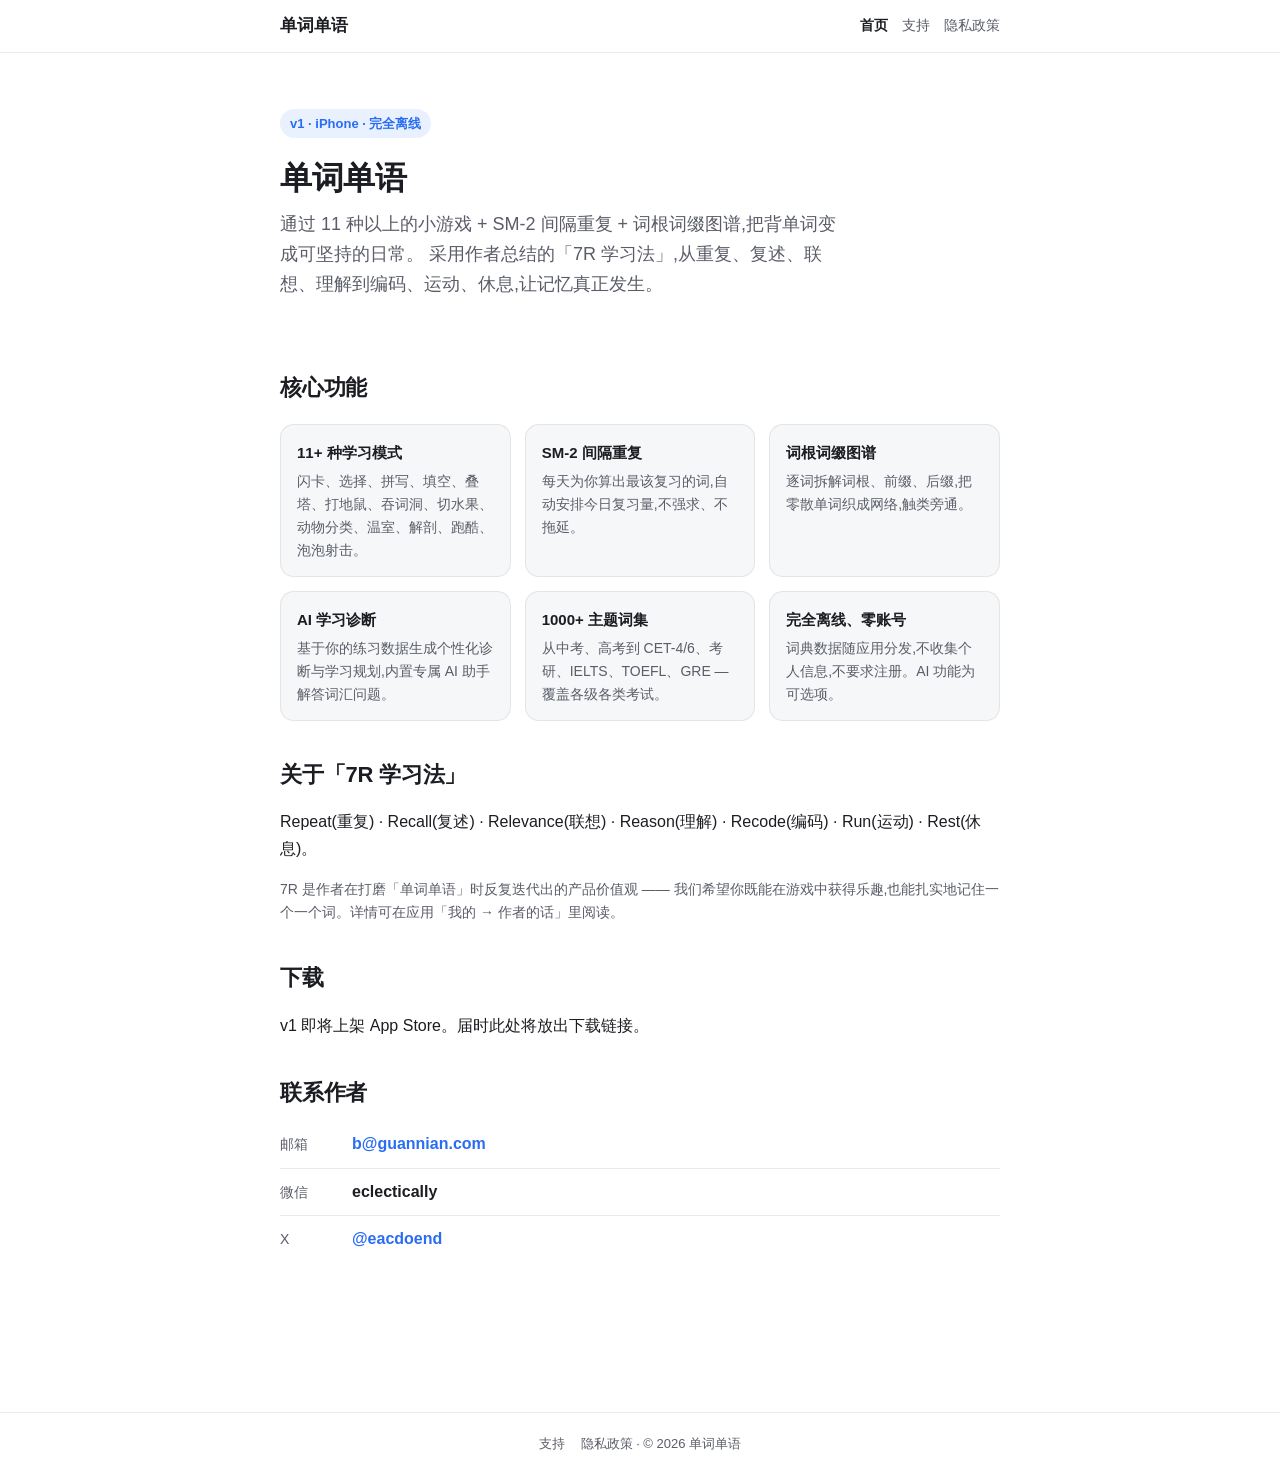
==== index.html @ b77ce7b2 "init: 单词单语 public site — landing, support, privacy GitHub Pages target. Three pages serving the App " ====
<!DOCTYPE html>
<html lang="zh-CN">
<head>
  <meta charset="UTF-8" />
  <meta name="viewport" content="width=device-width, initial-scale=1.0" />
  <title>单词单语</title>
  <meta name="description" content="iPhone 原生的游戏化背单词应用 — 11+ 种学习模式、SM-2 间隔重复、词根词缀图谱、AI 学习诊断。" />
  <link rel="stylesheet" href="styles.css" />
</head>
<body>
  <nav class="site">
    <div class="wrap">
      <a class="brand" href="index.html">单词单语</a>
      <div class="links">
        <a class="active" href="index.html">首页</a>
        <a href="support.html">支持</a>
        <a href="privacy.html">隐私政策</a>
      </div>
    </div>
  </nav>

  <main>
    <section class="hero">
      <span class="tag">v1 · iPhone · 完全离线</span>
      <h1>单词单语</h1>
      <p class="lede">
        通过 11 种以上的小游戏 + SM-2 间隔重复 + 词根词缀图谱,把背单词变成可坚持的日常。
        采用作者总结的「7R 学习法」,从重复、复述、联想、理解到编码、运动、休息,让记忆真正发生。
      </p>
    </section>

    <section>
      <h2>核心功能</h2>
      <div class="features">
        <div class="feature">
          <h3>11+ 种学习模式</h3>
          <p>闪卡、选择、拼写、填空、叠塔、打地鼠、吞词洞、切水果、动物分类、温室、解剖、跑酷、泡泡射击。</p>
        </div>
        <div class="feature">
          <h3>SM-2 间隔重复</h3>
          <p>每天为你算出最该复习的词,自动安排今日复习量,不强求、不拖延。</p>
        </div>
        <div class="feature">
          <h3>词根词缀图谱</h3>
          <p>逐词拆解词根、前缀、后缀,把零散单词织成网络,触类旁通。</p>
        </div>
        <div class="feature">
          <h3>AI 学习诊断</h3>
          <p>基于你的练习数据生成个性化诊断与学习规划,内置专属 AI 助手解答词汇问题。</p>
        </div>
        <div class="feature">
          <h3>1000+ 主题词集</h3>
          <p>从中考、高考到 CET-4/6、考研、IELTS、TOEFL、GRE — 覆盖各级各类考试。</p>
        </div>
        <div class="feature">
          <h3>完全离线、零账号</h3>
          <p>词典数据随应用分发,不收集个人信息,不要求注册。AI 功能为可选项。</p>
        </div>
      </div>
    </section>

    <section>
      <h2>关于「7R 学习法」</h2>
      <p>
        Repeat(重复) · Recall(复述) · Relevance(联想) · Reason(理解) ·
        Recode(编码) · Run(运动) · Rest(休息)。
      </p>
      <p class="muted">
        7R 是作者在打磨「单词单语」时反复迭代出的产品价值观 ——
        我们希望你既能在游戏中获得乐趣,也能扎实地记住一个一个词。详情可在应用「我的 → 作者的话」里阅读。
      </p>
    </section>

    <section>
      <h2>下载</h2>
      <p>v1 即将上架 App Store。届时此处将放出下载链接。</p>
    </section>

    <section>
      <h2>联系作者</h2>
      <ul class="contact-list">
        <li><span class="label">邮箱</span><a class="value" href="mailto:b@guannian.com">b@guannian.com</a></li>
        <li><span class="label">微信</span><span class="value">eclectically</span></li>
        <li><span class="label">X</span><a class="value" href="https://x.com/eacdoend">@eacdoend</a></li>
      </ul>
    </section>
  </main>

  <footer class="site">
    <a href="support.html">支持</a>
    <a href="privacy.html">隐私政策</a>
    <span>· © 2026 单词单语</span>
  </footer>
</body>
</html>
---- styles.css ----
/* JigsawWords public site — clean, minimal, mobile-first. */

:root {
  --fg: #1c1d22;
  --fg-muted: #5a5d68;
  --bg: #ffffff;
  --bg-alt: #f6f7f9;
  --accent: #2a6df4;
  --border: rgba(0, 0, 0, 0.08);
  --radius: 14px;
  --max-w: 760px;
}

* { box-sizing: border-box; }

html, body {
  margin: 0;
  padding: 0;
  font-family: -apple-system, BlinkMacSystemFont, "Helvetica Neue",
               "PingFang SC", "Hiragino Sans GB", "Microsoft YaHei", sans-serif;
  font-size: 16px;
  line-height: 1.65;
  color: var(--fg);
  background: var(--bg);
  -webkit-font-smoothing: antialiased;
  text-rendering: optimizeLegibility;
}

a {
  color: var(--accent);
  text-decoration: none;
}
a:hover { text-decoration: underline; }

main {
  max-width: var(--max-w);
  margin: 0 auto;
  padding: 32px 20px 80px;
}

/* Top nav — same on every page */
nav.site {
  border-bottom: 1px solid var(--border);
  background: var(--bg);
  position: sticky;
  top: 0;
  z-index: 5;
  backdrop-filter: saturate(180%) blur(20px);
}
nav.site .wrap {
  max-width: var(--max-w);
  margin: 0 auto;
  padding: 12px 20px;
  display: flex;
  align-items: center;
  gap: 18px;
}
nav.site .brand {
  font-weight: 700;
  color: var(--fg);
  font-size: 17px;
}
nav.site .links { margin-left: auto; display: flex; gap: 14px; }
nav.site .links a { color: var(--fg-muted); font-size: 14px; }
nav.site .links a.active { color: var(--fg); font-weight: 600; }

/* Headings */
h1 { font-size: 32px; line-height: 1.25; margin: 8px 0 8px; letter-spacing: -0.5px; }
h2 { font-size: 22px; margin: 36px 0 10px; letter-spacing: -0.2px; }
h3 { font-size: 17px; margin: 22px 0 6px; }
p, li { color: var(--fg); }
.muted { color: var(--fg-muted); font-size: 14px; }

/* Hero (landing) */
.hero {
  padding: 24px 0 16px;
}
.hero .tag {
  display: inline-block;
  padding: 4px 10px;
  border-radius: 999px;
  background: rgba(42, 109, 244, 0.10);
  color: var(--accent);
  font-size: 13px;
  font-weight: 600;
  margin-bottom: 12px;
}
.hero .lede {
  font-size: 18px;
  color: var(--fg-muted);
  max-width: 56ch;
  margin: 12px 0 18px;
}

/* Feature grid (landing) */
.features {
  display: grid;
  grid-template-columns: repeat(auto-fit, minmax(220px, 1fr));
  gap: 14px;
  margin: 18px 0 12px;
}
.feature {
  border: 1px solid var(--border);
  border-radius: var(--radius);
  padding: 16px 16px 14px;
  background: var(--bg-alt);
}
.feature h3 { margin: 0 0 4px; font-size: 15px; }
.feature p  { margin: 0; color: var(--fg-muted); font-size: 14px; }

/* Cards (used by FAQ, contact) */
.card {
  border: 1px solid var(--border);
  border-radius: var(--radius);
  padding: 16px 18px;
  background: var(--bg-alt);
  margin: 12px 0;
}
.card h3 { margin: 0 0 6px; font-size: 16px; }
.card p  { margin: 6px 0 0; }

/* Contact list */
.contact-list { list-style: none; padding: 0; margin: 10px 0; }
.contact-list li {
  padding: 10px 0;
  border-bottom: 1px solid var(--border);
  display: flex;
  align-items: baseline;
  gap: 12px;
}
.contact-list li:last-child { border-bottom: none; }
.contact-list .label {
  width: 60px;
  color: var(--fg-muted);
  font-size: 14px;
}
.contact-list .value { font-weight: 600; }

/* Tables for the privacy data list */
table {
  width: 100%;
  border-collapse: collapse;
  margin: 14px 0;
  font-size: 14.5px;
}
th, td {
  border-bottom: 1px solid var(--border);
  padding: 10px 8px;
  text-align: left;
  vertical-align: top;
}
th { color: var(--fg-muted); font-weight: 600; font-size: 13px; }

/* Footer */
footer.site {
  border-top: 1px solid var(--border);
  margin-top: 60px;
  padding: 20px 0;
  font-size: 13px;
  color: var(--fg-muted);
  text-align: center;
}
footer.site a { color: var(--fg-muted); }
footer.site a + a { margin-left: 12px; }

@media (max-width: 480px) {
  h1 { font-size: 26px; }
  h2 { font-size: 19px; }
  nav.site .brand { font-size: 16px; }
  main { padding: 24px 16px 60px; }
}
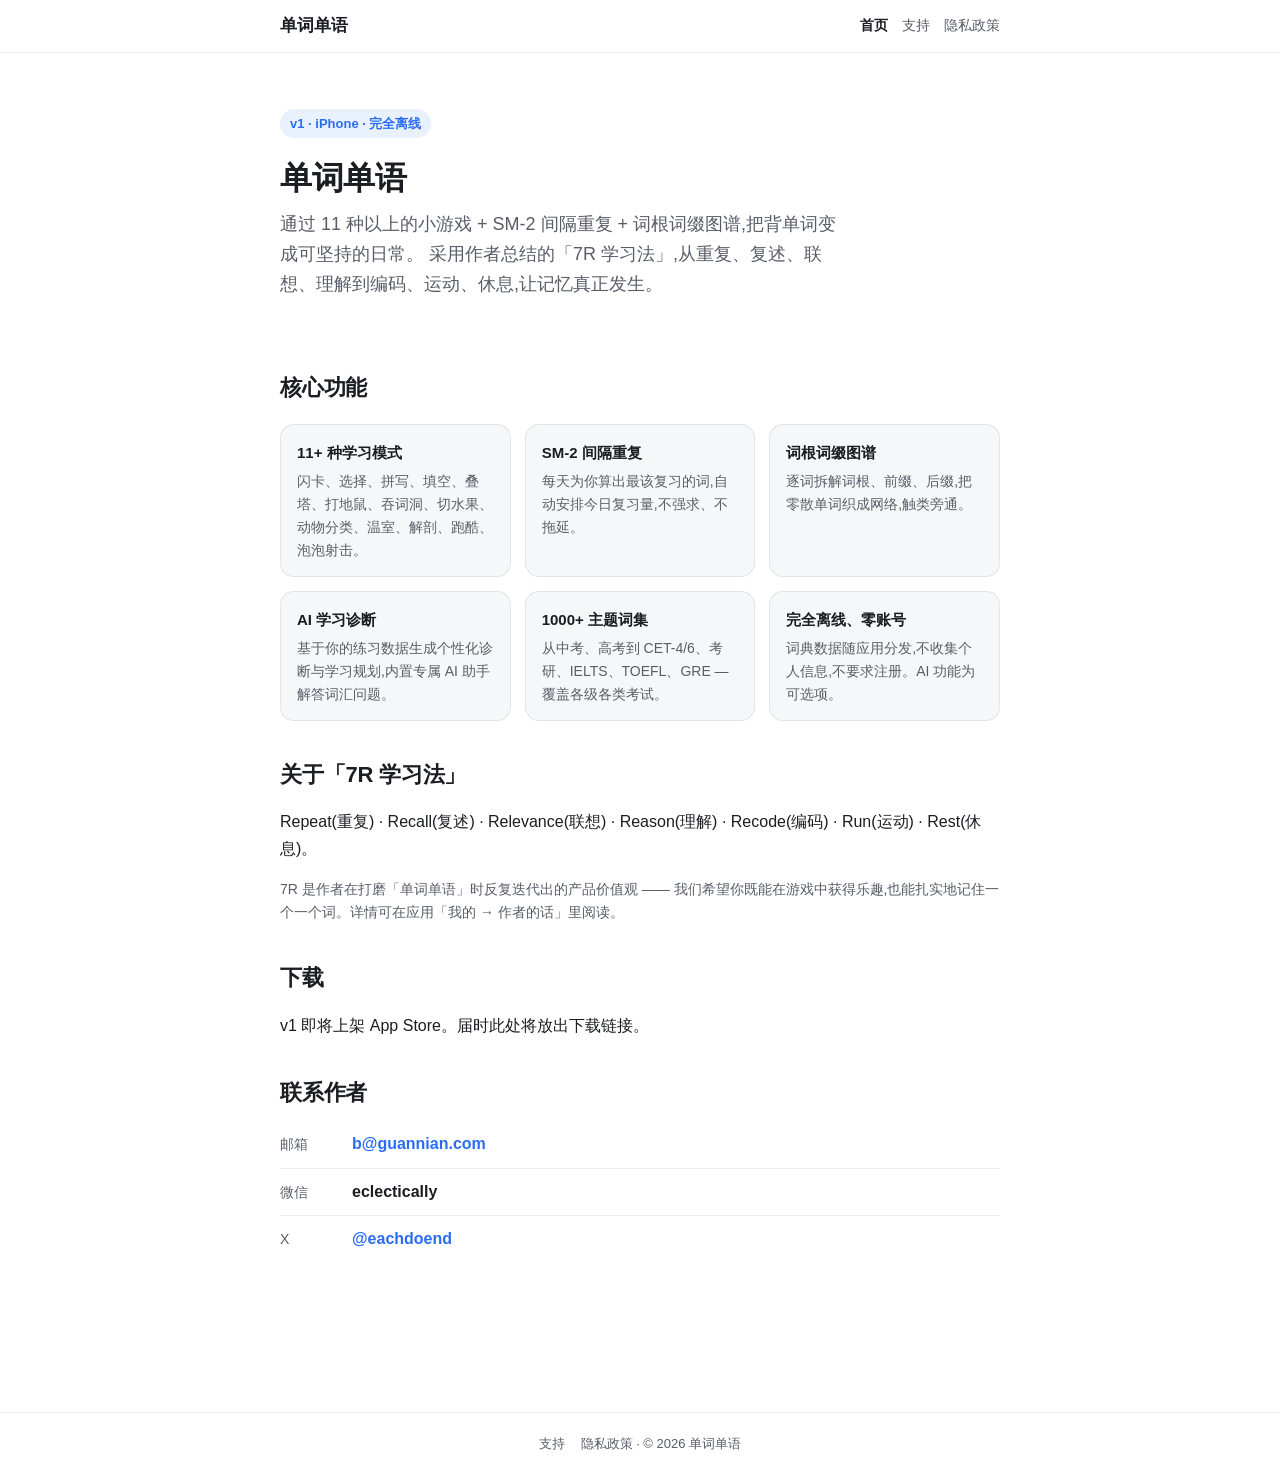
==== commit 6e4014d9: "fix: X handle is @eachdoend (was missing the h) Co-Authored-By: Claude Opus 4.7 (1M context) <norepl" ====
--- a/index.html
+++ b/index.html
@@ -81,7 +81,7 @@
       <ul class="contact-list">
         <li><span class="label">邮箱</span><a class="value" href="mailto:b@guannian.com">b@guannian.com</a></li>
         <li><span class="label">微信</span><span class="value">eclectically</span></li>
-        <li><span class="label">X</span><a class="value" href="https://x.com/eacdoend">@eacdoend</a></li>
+        <li><span class="label">X</span><a class="value" href="https://x.com/eachdoend">@eachdoend</a></li>
       </ul>
     </section>
   </main>
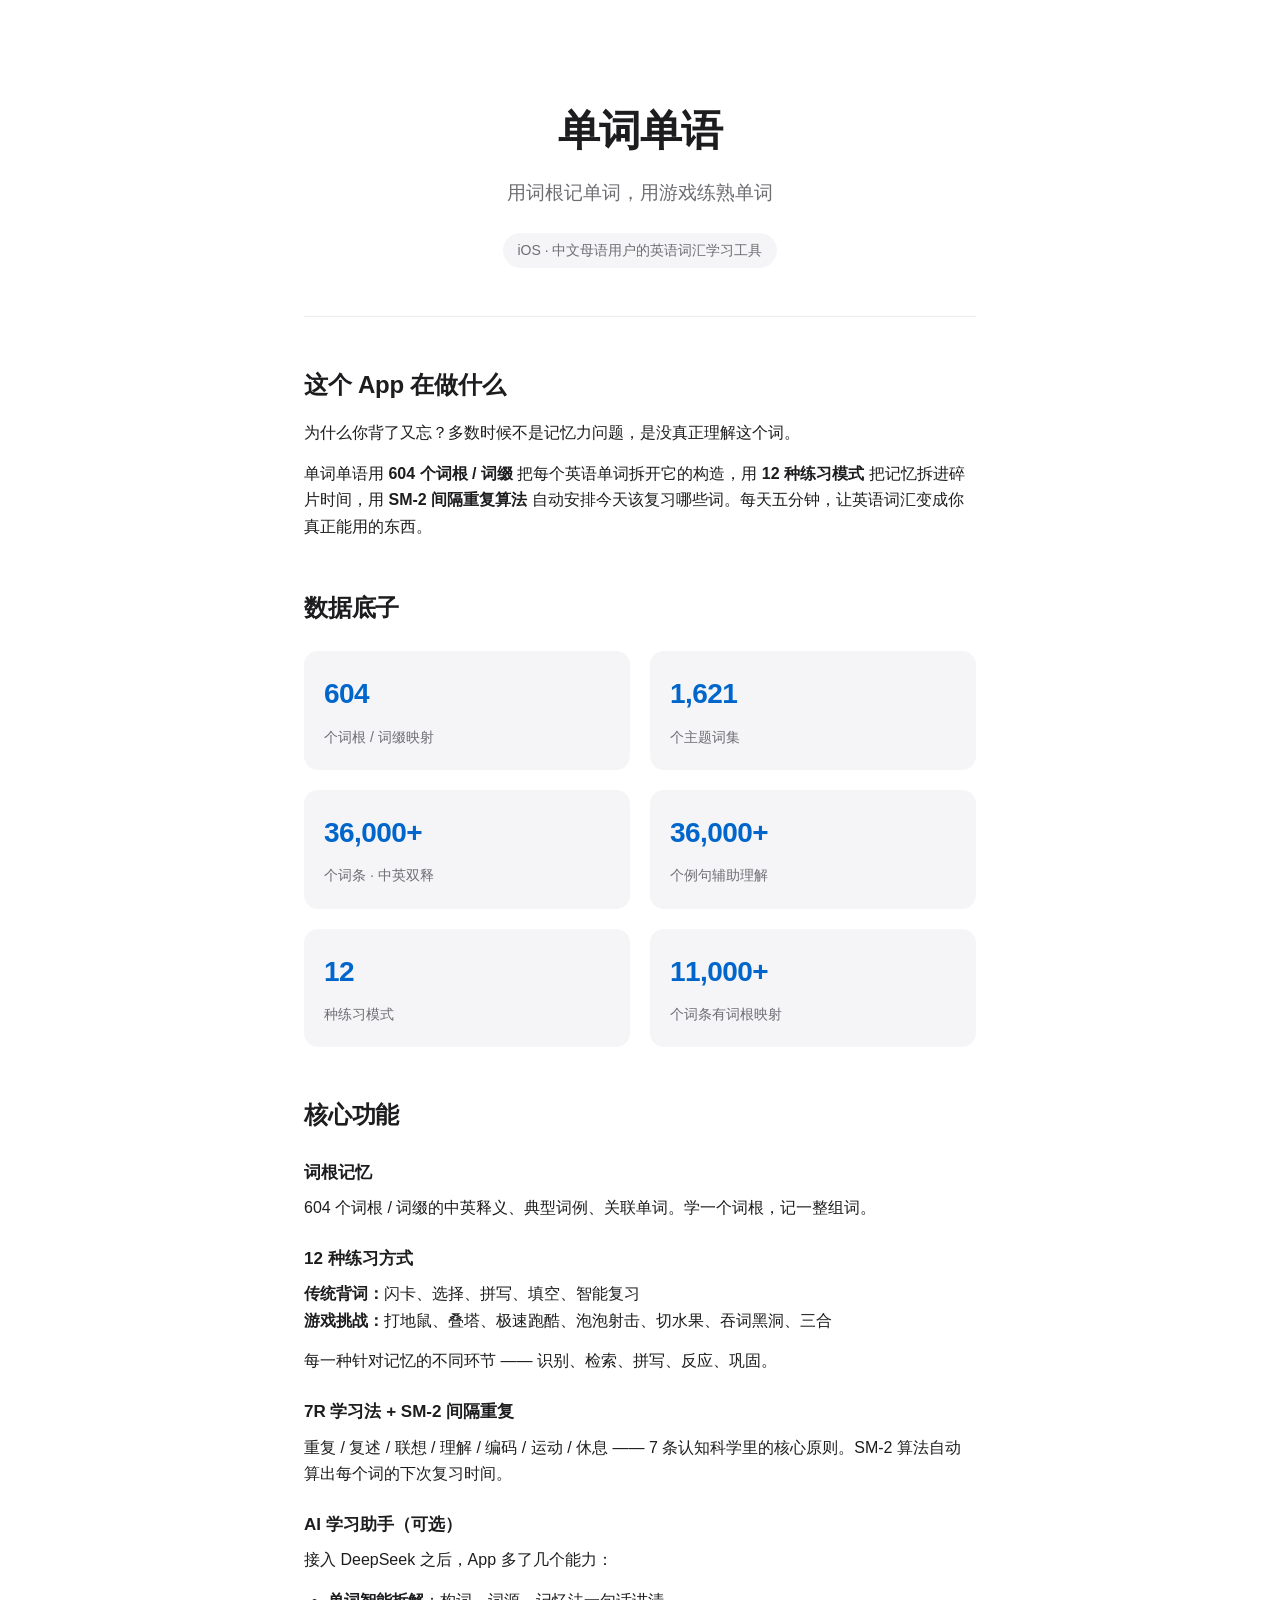
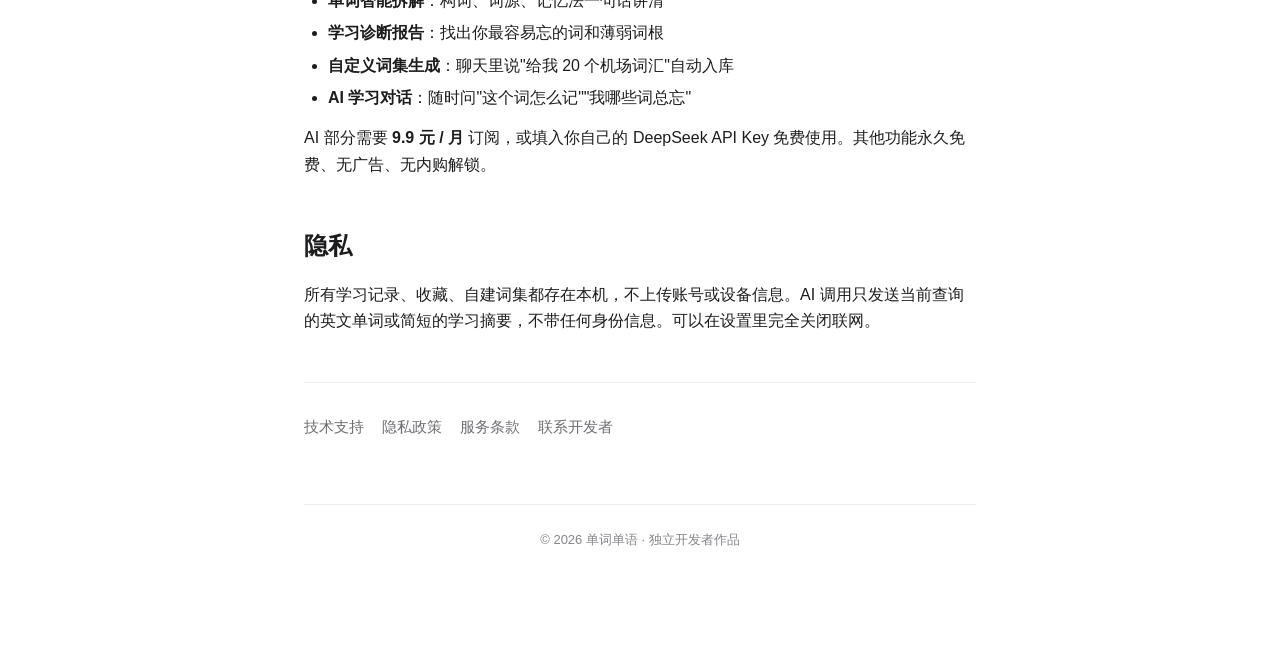
==== commit cef839a8: "site: refresh for v1.0 App Store submission Static site for App Store Connect's Marketing / Support " ====
--- a/index.html
+++ b/index.html
@@ -1,95 +1,104 @@
 <!DOCTYPE html>
 <html lang="zh-CN">
 <head>
-  <meta charset="UTF-8" />
-  <meta name="viewport" content="width=device-width, initial-scale=1.0" />
-  <title>单词单语</title>
-  <meta name="description" content="iPhone 原生的游戏化背单词应用 — 11+ 种学习模式、SM-2 间隔重复、词根词缀图谱、AI 学习诊断。" />
-  <link rel="stylesheet" href="styles.css" />
+<meta charset="utf-8">
+<meta name="viewport" content="width=device-width, initial-scale=1">
+<title>单词单语 · 用词根记忆，用游戏练熟</title>
+<meta name="description" content="单词单语：604 个词根 / 词缀映射 + 1,621 个主题词集 + 36,000+ 词条 + 12 种练习模式 + AI 学习助手。把背单词变成有节奏的事。">
+<style>
+*{box-sizing:border-box;margin:0;padding:0}
+html{-webkit-text-size-adjust:100%}
+body{font:16px/1.65 -apple-system,BlinkMacSystemFont,"PingFang SC","Helvetica Neue",sans-serif;color:#1d1d1f;background:#fff;padding:0}
+a{color:#06c;text-decoration:none}
+a:hover{text-decoration:underline}
+main{max-width:720px;margin:0 auto;padding:64px 24px 96px}
+.hero{text-align:center;padding:32px 0 48px;border-bottom:1px solid #ececec;margin-bottom:48px}
+.hero h1{font-size:42px;font-weight:700;letter-spacing:-0.02em;margin-bottom:12px}
+.hero p.tagline{font-size:19px;color:#6e6e73;margin-bottom:24px}
+.hero .badge{display:inline-block;font-size:14px;color:#6e6e73;background:#f5f5f7;padding:6px 14px;border-radius:20px}
+section{margin:48px 0}
+h2{font-size:24px;font-weight:600;margin-bottom:16px;letter-spacing:-0.01em}
+h3{font-size:17px;font-weight:600;margin:24px 0 8px}
+p{margin-bottom:14px;color:#1d1d1f}
+ul{margin:14px 0 14px 24px}
+li{margin-bottom:6px}
+.feature-grid{display:grid;grid-template-columns:repeat(auto-fit,minmax(220px,1fr));gap:20px;margin-top:24px}
+.feature{padding:20px;background:#f5f5f7;border-radius:14px}
+.feature .num{font-size:28px;font-weight:700;color:#06c;display:block;margin-bottom:6px;letter-spacing:-0.02em}
+.feature .label{font-size:14px;color:#6e6e73}
+.links{margin-top:48px;padding-top:32px;border-top:1px solid #ececec;display:flex;flex-wrap:wrap;gap:18px;font-size:15px}
+.links a{color:#6e6e73}
+footer{margin-top:64px;padding-top:24px;border-top:1px solid #ececec;font-size:13px;color:#86868b;text-align:center}
+</style>
 </head>
 <body>
-  <nav class="site">
-    <div class="wrap">
-      <a class="brand" href="index.html">单词单语</a>
-      <div class="links">
-        <a class="active" href="index.html">首页</a>
-        <a href="support.html">支持</a>
-        <a href="privacy.html">隐私政策</a>
-      </div>
-    </div>
-  </nav>
+<main>
 
-  <main>
-    <section class="hero">
-      <span class="tag">v1 · iPhone · 完全离线</span>
-      <h1>单词单语</h1>
-      <p class="lede">
-        通过 11 种以上的小游戏 + SM-2 间隔重复 + 词根词缀图谱,把背单词变成可坚持的日常。
-        采用作者总结的「7R 学习法」,从重复、复述、联想、理解到编码、运动、休息,让记忆真正发生。
-      </p>
-    </section>
+<header class="hero">
+  <h1>单词单语</h1>
+  <p class="tagline">用词根记单词，用游戏练熟单词</p>
+  <span class="badge">iOS · 中文母语用户的英语词汇学习工具</span>
+</header>
 
-    <section>
-      <h2>核心功能</h2>
-      <div class="features">
-        <div class="feature">
-          <h3>11+ 种学习模式</h3>
-          <p>闪卡、选择、拼写、填空、叠塔、打地鼠、吞词洞、切水果、动物分类、温室、解剖、跑酷、泡泡射击。</p>
-        </div>
-        <div class="feature">
-          <h3>SM-2 间隔重复</h3>
-          <p>每天为你算出最该复习的词,自动安排今日复习量,不强求、不拖延。</p>
-        </div>
-        <div class="feature">
-          <h3>词根词缀图谱</h3>
-          <p>逐词拆解词根、前缀、后缀,把零散单词织成网络,触类旁通。</p>
-        </div>
-        <div class="feature">
-          <h3>AI 学习诊断</h3>
-          <p>基于你的练习数据生成个性化诊断与学习规划,内置专属 AI 助手解答词汇问题。</p>
-        </div>
-        <div class="feature">
-          <h3>1000+ 主题词集</h3>
-          <p>从中考、高考到 CET-4/6、考研、IELTS、TOEFL、GRE — 覆盖各级各类考试。</p>
-        </div>
-        <div class="feature">
-          <h3>完全离线、零账号</h3>
-          <p>词典数据随应用分发,不收集个人信息,不要求注册。AI 功能为可选项。</p>
-        </div>
-      </div>
-    </section>
+<section>
+  <h2>这个 App 在做什么</h2>
+  <p>为什么你背了又忘？多数时候不是记忆力问题，是没真正理解这个词。</p>
+  <p>单词单语用 <strong>604 个词根 / 词缀</strong> 把每个英语单词拆开它的构造，用 <strong>12 种练习模式</strong> 把记忆拆进碎片时间，用 <strong>SM-2 间隔重复算法</strong> 自动安排今天该复习哪些词。每天五分钟，让英语词汇变成你真正能用的东西。</p>
+</section>
 
-    <section>
-      <h2>关于「7R 学习法」</h2>
-      <p>
-        Repeat(重复) · Recall(复述) · Relevance(联想) · Reason(理解) ·
-        Recode(编码) · Run(运动) · Rest(休息)。
-      </p>
-      <p class="muted">
-        7R 是作者在打磨「单词单语」时反复迭代出的产品价值观 ——
-        我们希望你既能在游戏中获得乐趣,也能扎实地记住一个一个词。详情可在应用「我的 → 作者的话」里阅读。
-      </p>
-    </section>
+<section>
+  <h2>数据底子</h2>
+  <div class="feature-grid">
+    <div class="feature"><span class="num">604</span><span class="label">个词根 / 词缀映射</span></div>
+    <div class="feature"><span class="num">1,621</span><span class="label">个主题词集</span></div>
+    <div class="feature"><span class="num">36,000+</span><span class="label">个词条 · 中英双释</span></div>
+    <div class="feature"><span class="num">36,000+</span><span class="label">个例句辅助理解</span></div>
+    <div class="feature"><span class="num">12</span><span class="label">种练习模式</span></div>
+    <div class="feature"><span class="num">11,000+</span><span class="label">个词条有词根映射</span></div>
+  </div>
+</section>
 
-    <section>
-      <h2>下载</h2>
-      <p>v1 即将上架 App Store。届时此处将放出下载链接。</p>
-    </section>
+<section>
+  <h2>核心功能</h2>
 
-    <section>
-      <h2>联系作者</h2>
-      <ul class="contact-list">
-        <li><span class="label">邮箱</span><a class="value" href="mailto:b@guannian.com">b@guannian.com</a></li>
-        <li><span class="label">微信</span><span class="value">eclectically</span></li>
-        <li><span class="label">X</span><a class="value" href="https://x.com/eachdoend">@eachdoend</a></li>
-      </ul>
-    </section>
-  </main>
+  <h3>词根记忆</h3>
+  <p>604 个词根 / 词缀的中英释义、典型词例、关联单词。学一个词根，记一整组词。</p>
 
-  <footer class="site">
-    <a href="support.html">支持</a>
-    <a href="privacy.html">隐私政策</a>
-    <span>· © 2026 单词单语</span>
-  </footer>
+  <h3>12 种练习方式</h3>
+  <p><strong>传统背词：</strong>闪卡、选择、拼写、填空、智能复习<br>
+  <strong>游戏挑战：</strong>打地鼠、叠塔、极速跑酷、泡泡射击、切水果、吞词黑洞、三合</p>
+  <p>每一种针对记忆的不同环节 —— 识别、检索、拼写、反应、巩固。</p>
+
+  <h3>7R 学习法 + SM-2 间隔重复</h3>
+  <p>重复 / 复述 / 联想 / 理解 / 编码 / 运动 / 休息 —— 7 条认知科学里的核心原则。SM-2 算法自动算出每个词的下次复习时间。</p>
+
+  <h3>AI 学习助手（可选）</h3>
+  <p>接入 DeepSeek 之后，App 多了几个能力：</p>
+  <ul>
+    <li><strong>单词智能拆解</strong>：构词、词源、记忆法一句话讲清</li>
+    <li><strong>学习诊断报告</strong>：找出你最容易忘的词和薄弱词根</li>
+    <li><strong>自定义词集生成</strong>：聊天里说"给我 20 个机场词汇"自动入库</li>
+    <li><strong>AI 学习对话</strong>：随时问"这个词怎么记""我哪些词总忘"</li>
+  </ul>
+  <p>AI 部分需要 <strong>9.9 元 / 月</strong> 订阅，或填入你自己的 DeepSeek API Key 免费使用。其他功能永久免费、无广告、无内购解锁。</p>
+</section>
+
+<section>
+  <h2>隐私</h2>
+  <p>所有学习记录、收藏、自建词集都存在本机，不上传账号或设备信息。AI 调用只发送当前查询的英文单词或简短的学习摘要，不带任何身份信息。可以在设置里完全关闭联网。</p>
+</section>
+
+<div class="links">
+  <a href="support.html">技术支持</a>
+  <a href="privacy.html">隐私政策</a>
+  <a href="terms.html">服务条款</a>
+  <a href="mailto:b@guannian.com">联系开发者</a>
+</div>
+
+<footer>
+  &copy; 2026 单词单语 · 独立开发者作品
+</footer>
+
+</main>
 </body>
 </html>
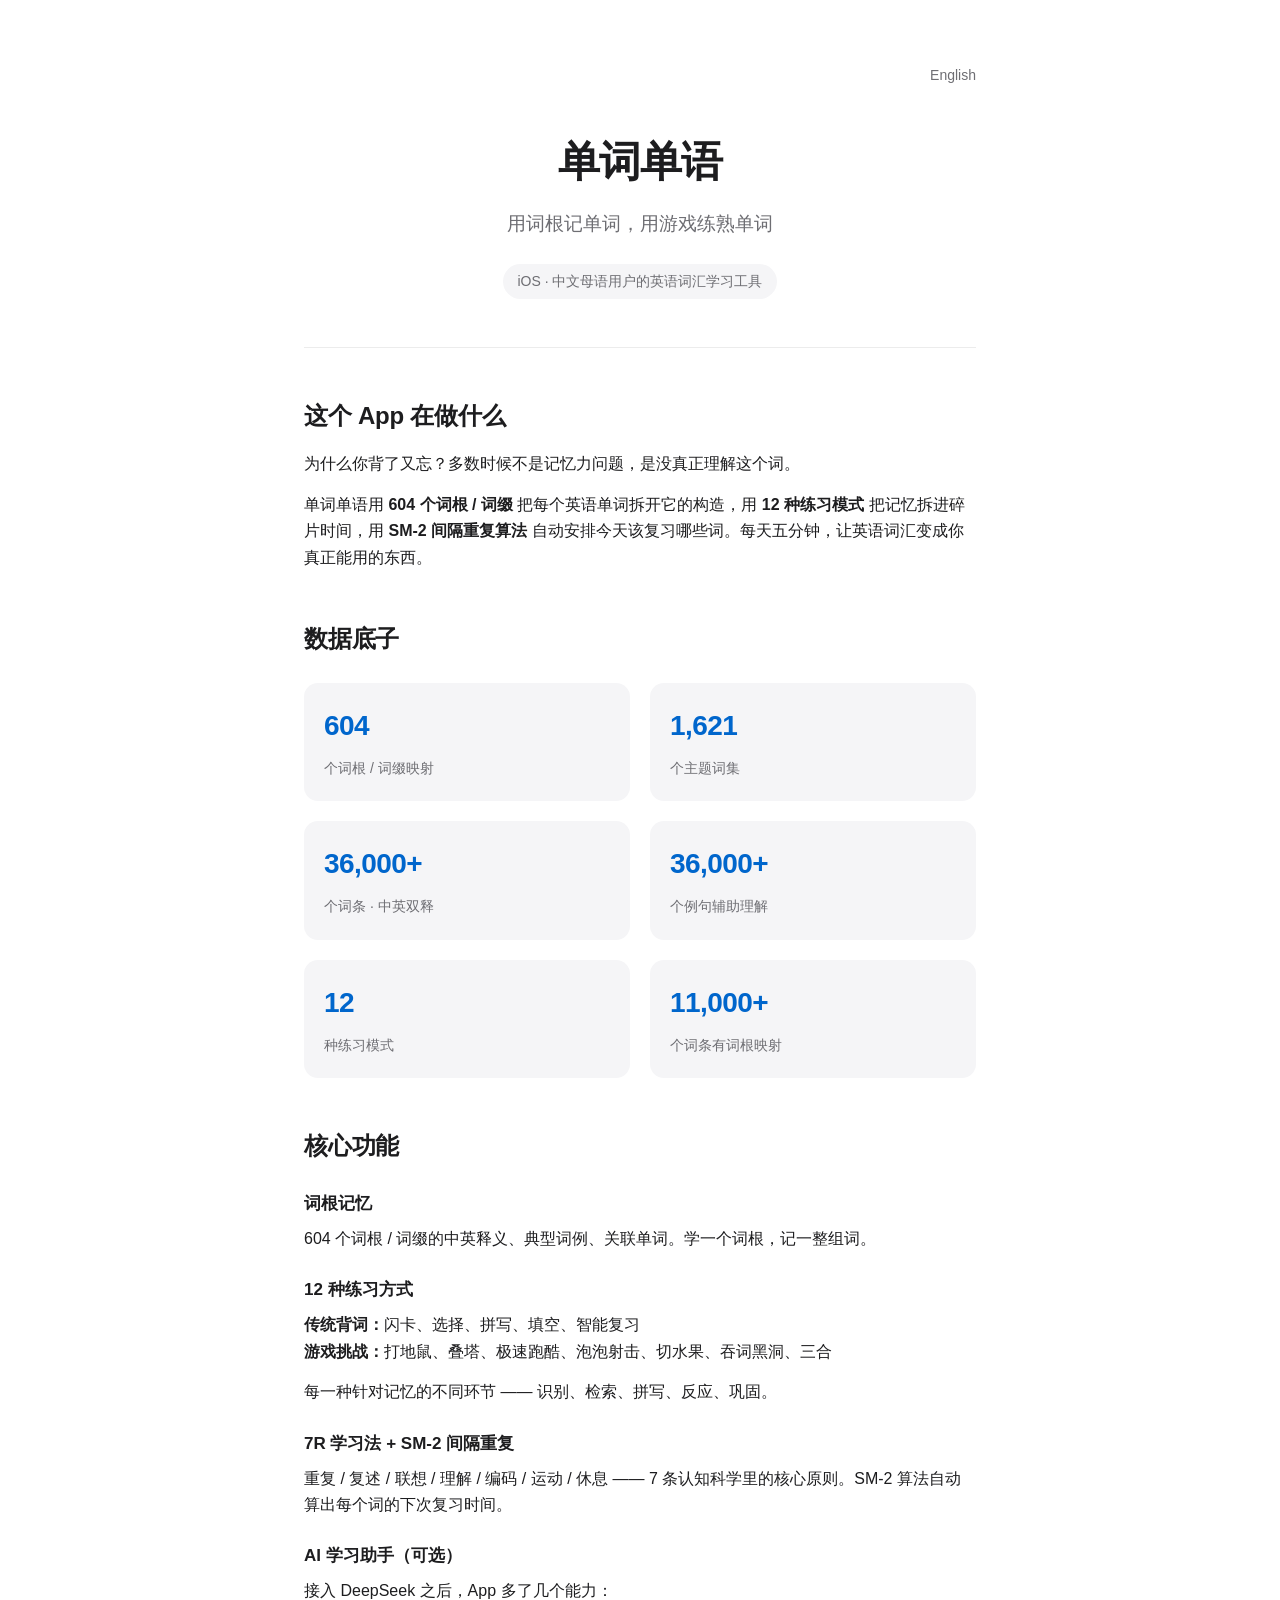
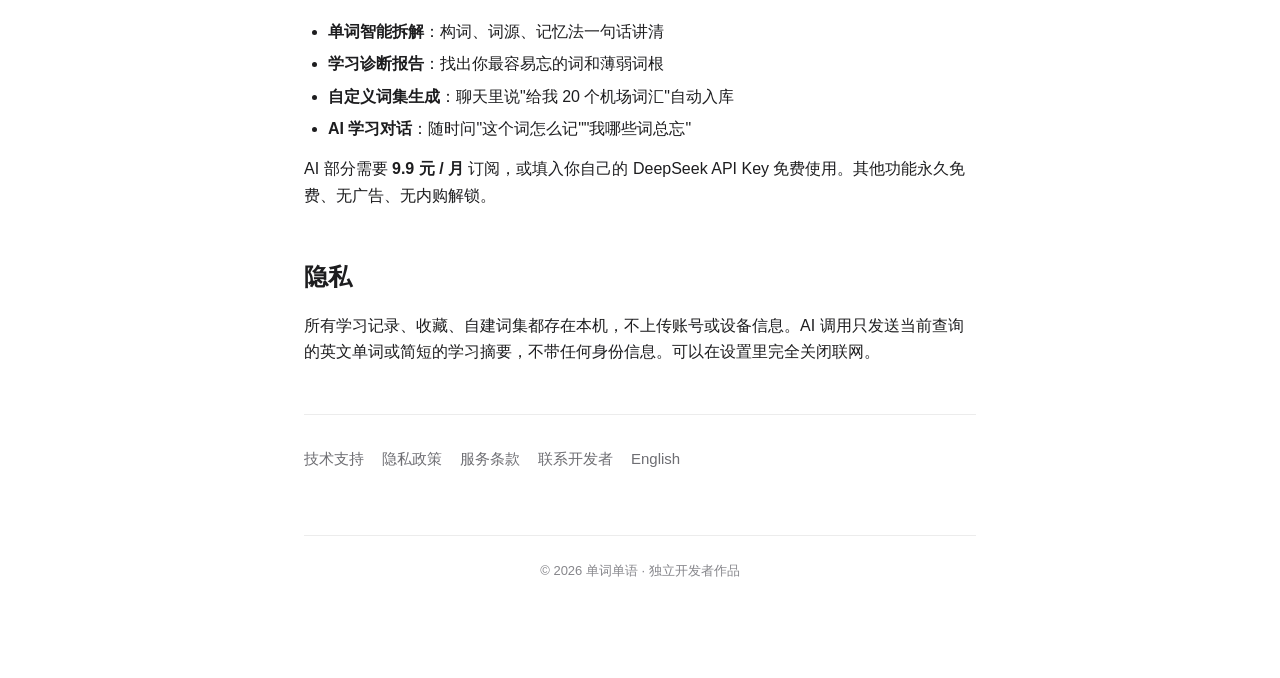
==== commit 709baf02: "Add English versions of all pages + bilingual language toggles New: index-en, privacy-en, terms-en, " ====
--- a/index.html
+++ b/index.html
@@ -12,6 +12,7 @@
 a{color:#06c;text-decoration:none}
 a:hover{text-decoration:underline}
 main{max-width:720px;margin:0 auto;padding:64px 24px 96px}
+.lang{display:block;text-align:right;font-size:14px;color:#6e6e73;margin-bottom:8px}
 .hero{text-align:center;padding:32px 0 48px;border-bottom:1px solid #ececec;margin-bottom:48px}
 .hero h1{font-size:42px;font-weight:700;letter-spacing:-0.02em;margin-bottom:12px}
 .hero p.tagline{font-size:19px;color:#6e6e73;margin-bottom:24px}
@@ -33,6 +34,8 @@
 </head>
 <body>
 <main>
+
+<a href="index-en.html" class="lang">English</a>
 
 <header class="hero">
   <h1>单词单语</h1>
@@ -93,6 +96,7 @@
   <a href="privacy.html">隐私政策</a>
   <a href="terms.html">服务条款</a>
   <a href="mailto:b@guannian.com">联系开发者</a>
+  <a href="index-en.html">English</a>
 </div>
 
 <footer>
